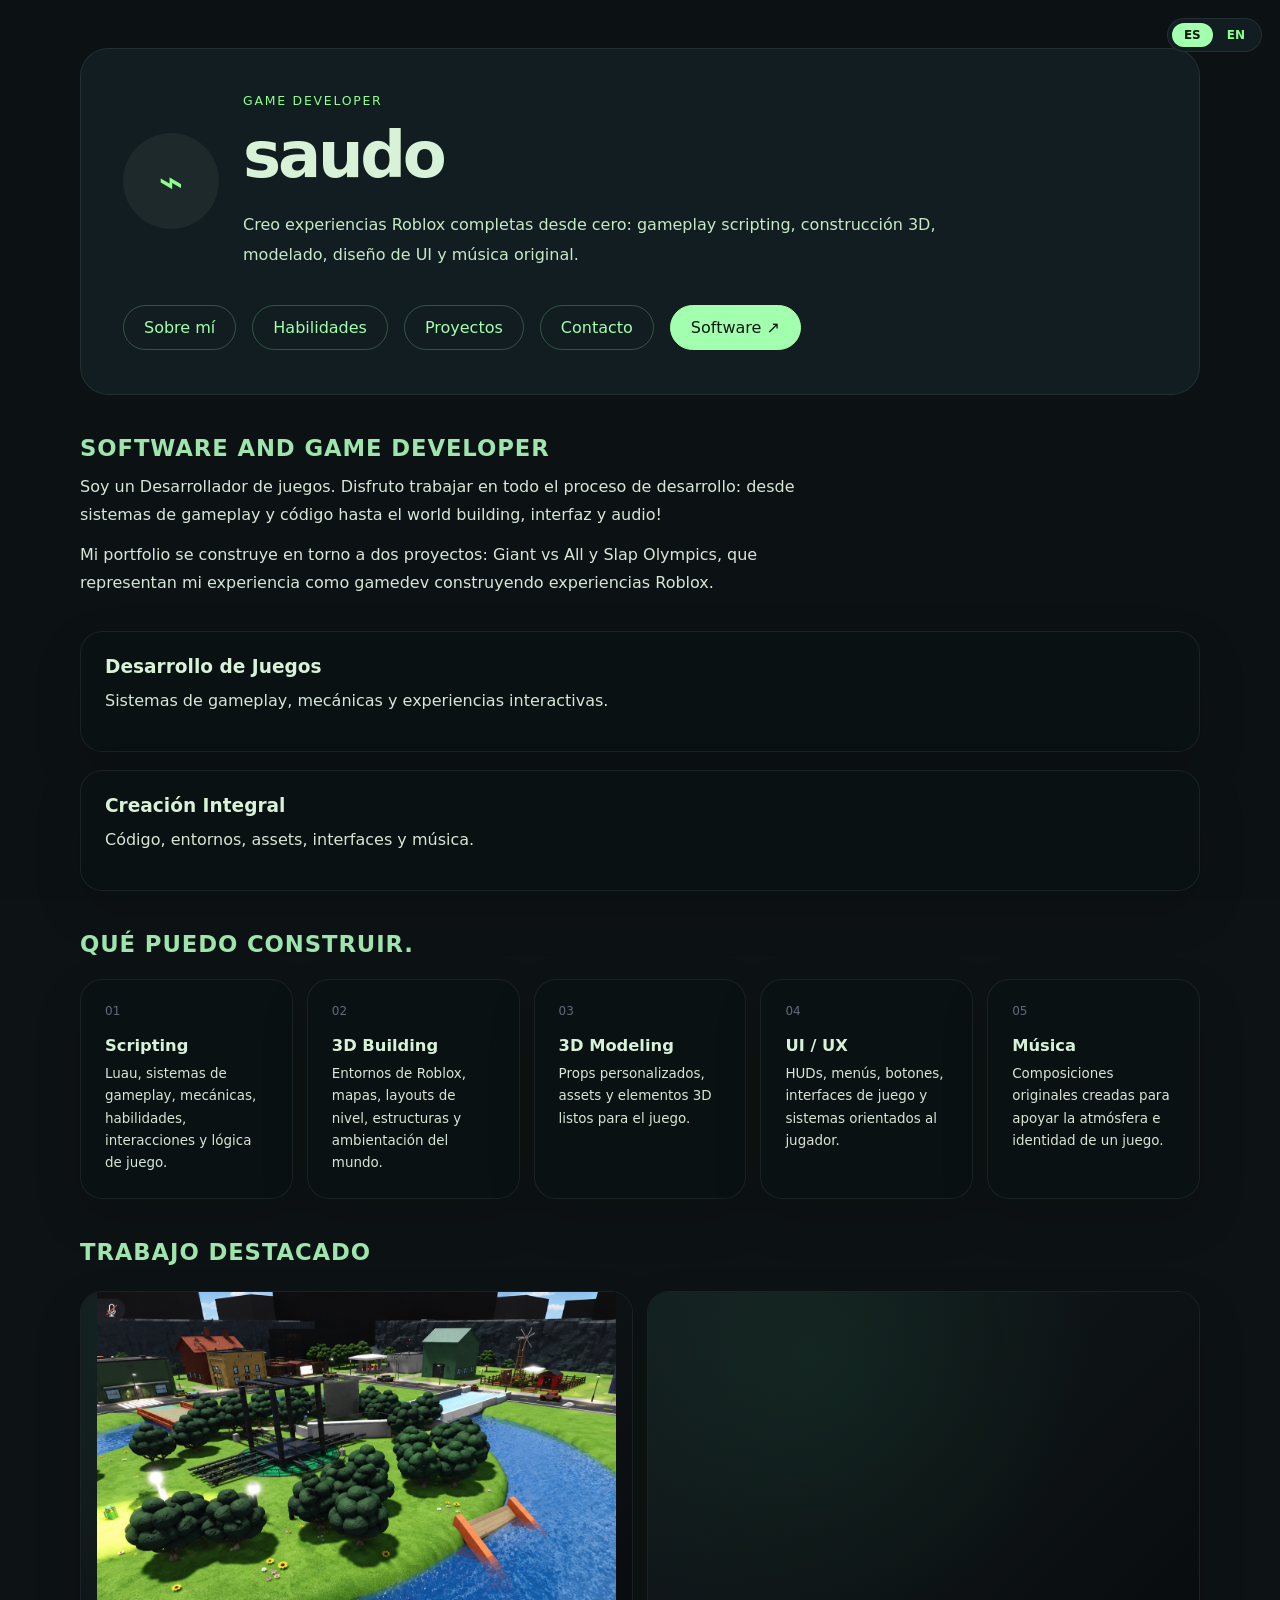
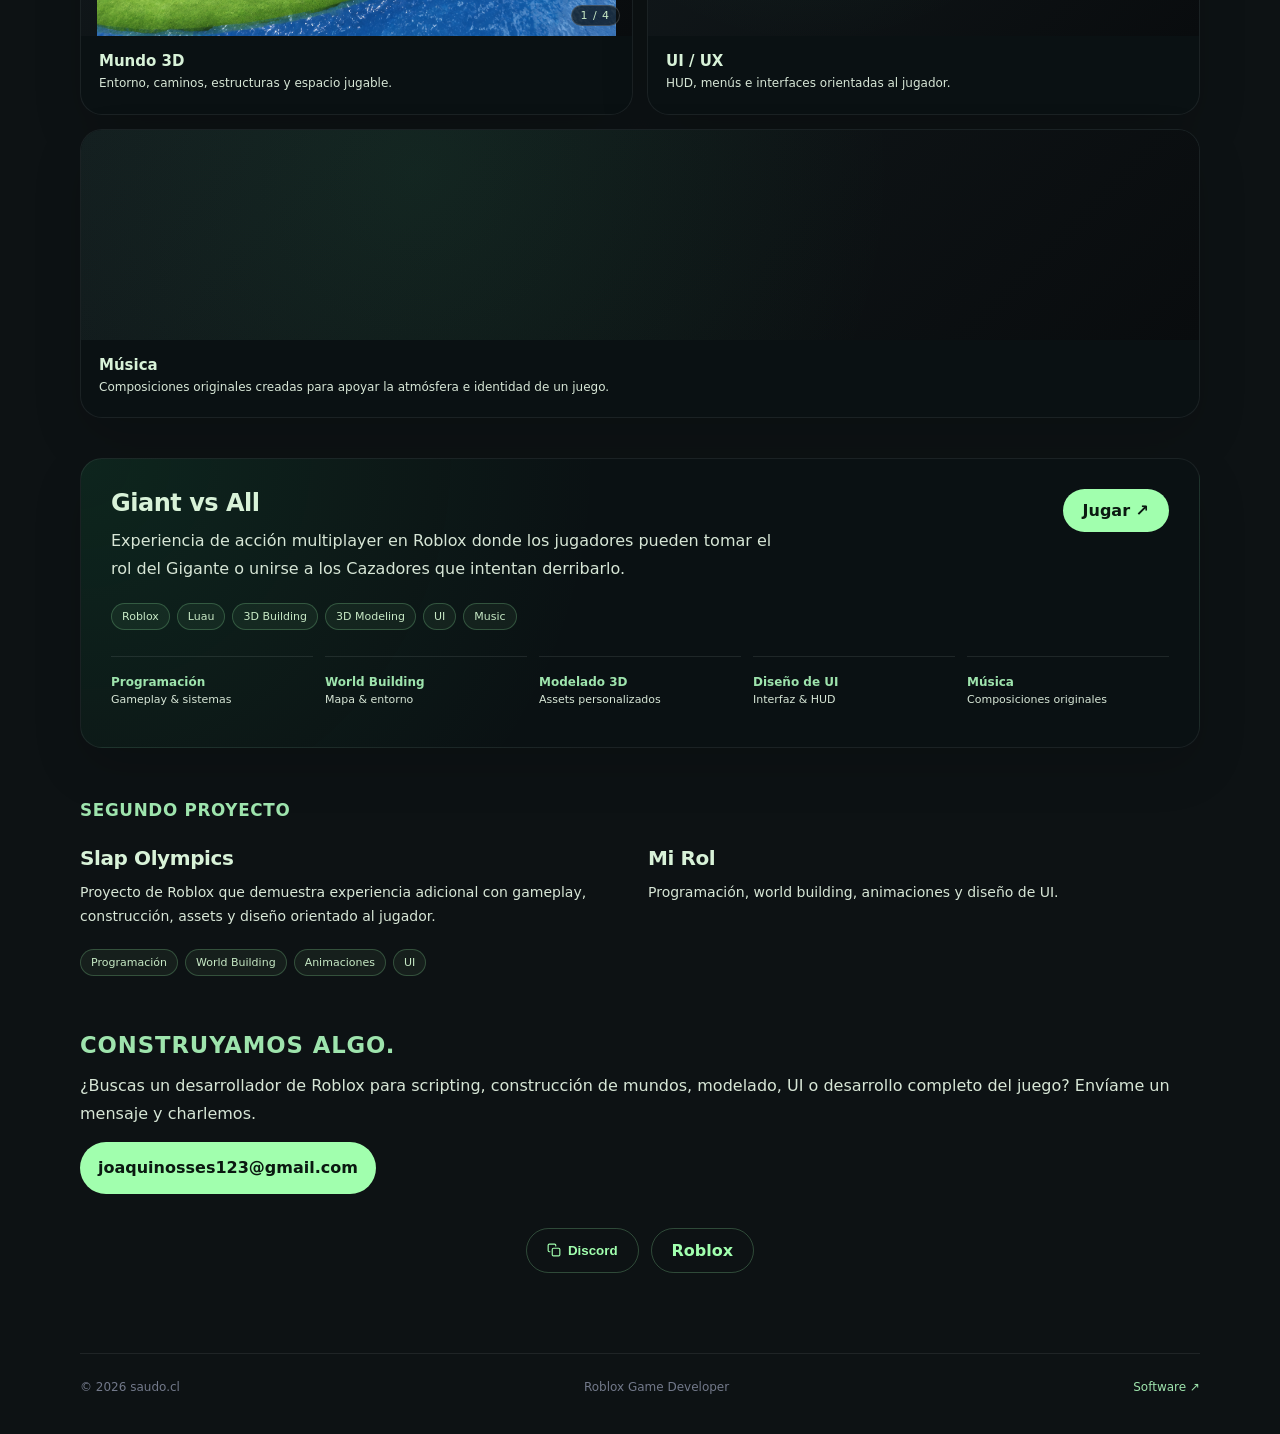
==== index.html @ be499563 "Initial commit: saudo.cl portfolio site" ====
<!DOCTYPE html>
<html lang="es">
<head>
<meta charset="UTF-8">
<meta name="viewport" content="width=device-width, initial-scale=1.0">
<meta name="description" content="saudo.cl — Game Developer portfolio. Gameplay scripting, 3D building, 3D modeling, UI design and original music composition.">
<title>saudo · Roblox Game Developer</title>
<link rel="stylesheet" href="styles.css">
</head>
<body>

<!-- Language toggle -->
<div class="lang-toggle" role="group" aria-label="Language / Idioma">
  <button type="button" data-lang="es" class="active">ES</button>
  <button type="button" data-lang="en">EN</button>
</div>

<main class="page-shell">

  <!-- HERO -->
  <section class="hero">
    <div class="hero-card">
      <div class="hero-logo">⌁</div>
      <div>
        <p class="hero-category">Game Developer</p>
        <h1>saudo</h1>
        <p class="hero-subtitle" data-i18n="hero_sub_roblox">Creo experiencias Roblox completas desde cero: gameplay scripting, construcción 3D, modelado, diseño de UI y música original.</p>
      </div>
    </div>

    <nav class="hero-links">
      <a href="#about" data-i18n="nav_about">Sobre mí</a>
      <a href="#skills" data-i18n="nav_skills">Habilidades</a>
      <a href="#work" data-i18n="nav_work">Proyectos</a>
      <a href="#contacto" data-i18n="nav_contact">Contacto</a>
      <a class="external" href="software.html">Software ↗</a>
    </nav>
  </section>

  <!-- ABOUT -->
  <section id="about" class="section-block">
    <h2 data-i18n="about_title">Software and Game developer</h2>
    <p class="section-intro" data-i18n="about_intro_roblox_1">Soy un Desarrollador de juegos. Disfruto trabajar en todo el proceso de desarrollo: desde sistemas de gameplay y código hasta el world building, interfaz y audio!</p>
    <p class="section-intro" data-i18n="about_intro_roblox_2">Mi portfolio se construye en torno a dos proyectos: Giant vs All y Slap Olympics, que representan mi experiencia como gamedev construyendo experiencias Roblox.</p>
    <div class="about-grid">
      <div class="card">
        <h3 data-i18n="about_item1_title">Desarrollo de Juegos</h3>
        <p data-i18n="about_item1_desc">Sistemas de gameplay, mecánicas y experiencias interactivas.</p>
      </div>
      <div class="card">
        <h3 data-i18n="about_item2_title">Creación Integral</h3>
        <p data-i18n="about_item2_desc">Código, entornos, assets, interfaces y música.</p>
      </div>
    </div>
  </section>

  <!-- SKILLS -->
  <section id="skills" class="section-block">
    <h2 data-i18n="skills_title">Qué puedo construir.</h2>
    <div class="skills">
      <div class="skill">
        <div class="skill-number">01</div>
        <h3>Scripting</h3>
        <p data-i18n="skill_script">Luau, sistemas de gameplay, mecánicas, habilidades, interacciones y lógica de juego.</p>
      </div>
      <div class="skill">
        <div class="skill-number">02</div>
        <h3>3D Building</h3>
        <p data-i18n="skill_building">Entornos de Roblox, mapas, layouts de nivel, estructuras y ambientación del mundo.</p>
      </div>
      <div class="skill">
        <div class="skill-number">03</div>
        <h3>3D Modeling</h3>
        <p data-i18n="skill_modeling">Props personalizados, assets y elementos 3D listos para el juego.</p>
      </div>
      <div class="skill">
        <div class="skill-number">04</div>
        <h3>UI / UX</h3>
        <p data-i18n="skill_ui">HUDs, menús, botones, interfaces de juego y sistemas orientados al jugador.</p>
      </div>
      <div class="skill">
        <div class="skill-number">05</div>
        <h3 data-i18n="skill_music_title">Música</h3>
        <p data-i18n="skill_music">Composiciones originales creadas para apoyar la atmósfera e identidad de un juego.</p>
      </div>
    </div>
  </section>

  <!-- WORK -->
  <section id="work" class="section-block">
    <h2 data-i18n="featured_label">Trabajo Destacado</h2>

    <!-- SHOWCASE -->
    <div class="showcase">
      <div class="showcase-card">
        <div class="media showcase-gallery" data-gallery="img/showcase-3dworld-1.png,img/showcase-3dworld-2.png,https://i.imgur.com/6XMgQAJ.png,https://i.imgur.com/uSc2zA2.png">
          <img class="gallery-img" src="img/showcase-3dworld-1.png" alt="Giant vs All 3D world building" loading="lazy">
          <button class="gallery-arrow prev" type="button" aria-label="Anterior">‹</button>
          <button class="gallery-arrow next" type="button" aria-label="Siguiente">›</button>
          <span class="gallery-counter" aria-hidden="true">1 / 2</span>
        </div>
        <div class="info">
          <h4 data-i18n="showcase_world_t">Mundo 3D</h4>
          <p data-i18n="showcase_world_d">Entorno, caminos, estructuras y espacio jugable.</p>
        </div>
      </div>
      <div class="showcase-card">
        <div class="media showcase-video" data-showcase-video>
          <iframe src="https://streamable.com/e/6poq6g" title="Video UI/UX" allow="autoplay; fullscreen; picture-in-picture" allowfullscreen loading="lazy"></iframe>
        </div>
        <div class="info">
          <h4>UI / UX</h4>
          <p data-i18n="showcase_ui_d">HUD, menús e interfaces orientadas al jugador.</p>
        </div>
      </div>
      <div class="showcase-card showcase-music">
        <div class="media">
          <iframe src="https://w.soundcloud.com/player/?url=https%3A%2F%2Fapi.soundcloud.com%2Ftracks%2F1924324565&amp;color=%23ff5500&amp;auto_play=false&amp;hide_related=true&amp;show_comments=false&amp;show_user=false&amp;show_reposts=false&amp;show_teaser=false&amp;theme=dark" title="BIRDS EVERYWHERE" allow="autoplay; encrypted-media" loading="lazy"></iframe>
          <iframe src="https://w.soundcloud.com/player/?url=https%3A%2F%2Fapi.soundcloud.com%2Ftracks%2F1925098157&amp;color=%23ff5500&amp;auto_play=false&amp;hide_related=true&amp;show_comments=false&amp;show_user=false&amp;show_reposts=false&amp;show_teaser=false&amp;theme=dark" title="STEALING RULES" allow="autoplay; encrypted-media" loading="lazy"></iframe>
          <iframe src="https://w.soundcloud.com/player/?url=https%3A%2F%2Fapi.soundcloud.com%2Ftracks%2F1937547686&amp;color=%23ff5500&amp;auto_play=false&amp;hide_related=true&amp;show_comments=false&amp;show_user=false&amp;show_reposts=false&amp;show_teaser=false&amp;theme=dark" title="Dios es un perro al revés" allow="autoplay; encrypted-media" loading="lazy"></iframe>
        </div>
        <div class="info">
          <h4 data-i18n="showcase_music_t">Música</h4>
          <p data-i18n="showcase_music_d">Composiciones originales creadas para apoyar la atmósfera e identidad de un juego.</p>
        </div>
      </div>
    </div>

    <div class="cards">
      <article class="featured">
        <div class="featured-top">
          <div>
            <h3>Giant vs All</h3>
            <p class="featured-desc" data-i18n="gva_desc">Experiencia de acción multiplayer en Roblox donde los jugadores pueden tomar el rol del Gigante o unirse a los Cazadores que intentan derribarlo.</p>
          </div>
          <a class="project-button" href="https://www.roblox.com/es/games/132478845322244/GIANT-VS-ALL-BETA" target="_blank" data-i18n="gva_play">Jugar ↗</a>
        </div>

        <div class="tag-row">
          <span class="pill-tag">Roblox</span>
          <span class="pill-tag">Luau</span>
          <span class="pill-tag">3D Building</span>
          <span class="pill-tag">3D Modeling</span>
          <span class="pill-tag">UI</span>
          <span class="pill-tag">Music</span>
        </div>

        <div class="contributions">
          <div class="contribution">
            <b data-i18n="contrib_prog_t">Programación</b>
            <p data-i18n="contrib_prog_d">Gameplay & sistemas</p>
          </div>
          <div class="contribution">
            <b>World Building</b>
            <p data-i18n="contrib_world_d">Mapa & entorno</p>
          </div>
          <div class="contribution">
            <b data-i18n="contrib_model_t">Modelado 3D</b>
            <p data-i18n="contrib_model_d">Assets personalizados</p>
          </div>
          <div class="contribution">
            <b data-i18n="contrib_ui_t">Diseño de UI</b>
            <p data-i18n="contrib_ui_d">Interfaz & HUD</p>
          </div>
          <div class="contribution">
            <b data-i18n="contrib_music_t">Música</b>
            <p data-i18n="contrib_music_d">Composiciones originales</p>
          </div>
        </div>
      </article>
    </div>

    <!-- SLAP OLYMPICS -->
    <h3 class="sub-label" style="margin-top:52px" data-i18n="slap_label">Segundo Proyecto</h3>
    <div class="subgrid">
      <div class="small-project">
        <h3>Slap Olympics</h3>
        <p data-i18n="slap_desc">Proyecto de Roblox que demuestra experiencia adicional con gameplay, construcción, assets y diseño orientado al jugador.</p>
        <div class="tag-row">
          <span class="pill-tag" data-i18n="slap_tag_prog">Programación</span>
          <span class="pill-tag" data-i18n="slap_tag_build">World Building</span>
          <span class="pill-tag" data-i18n="slap_tag_anim">Animaciones</span>
          <span class="pill-tag">UI</span>
        </div>
      </div>

      <div class="small-project">
        <h3 data-i18n="slap_role_t">Mi Rol</h3>
        <p data-i18n="slap_role_d">Programación, world building, animaciones y diseño de UI. Ese fue mi rol en Slap Olympics.</p>
      </div>
    </div>
  </section>

  <!-- CONTACTO -->
  <section id="contacto" class="section-block section-contact">
    <h2 data-i18n="contact_title_roblox">Construyamos algo.</h2>
    <p data-i18n="contact_text_roblox">¿Buscas un desarrollador de Roblox para scripting, construcción de mundos, modelado, UI o desarrollo completo del juego? Envíame un mensaje y charlemos.</p>
    <p class="contact-link"><a href="mailto:joaquinosses123@gmail.com">joaquinosses123@gmail.com</a></p>
    <div class="contact-actions">
      <button type="button" class="project-button secondary copy-discord" data-copy-discord>
        <svg class="copy-icon" width="14" height="14" viewBox="0 0 24 24" fill="none" stroke="currentColor" stroke-width="2" stroke-linecap="round" stroke-linejoin="round" aria-hidden="true">
          <rect x="9" y="9" width="13" height="13" rx="2"></rect>
          <path d="M5 15H4a2 2 0 0 1-2-2V4a2 2 0 0 1 2-2h9a2 2 0 0 1 2 2v1"></path>
        </svg>
        Discord
      </button>
      <a class="project-button secondary" href="https://www.roblox.com/es/users/5648954269/profile" target="_blank">Roblox</a>
    </div>
  </section>

</main>

<footer class="footer">
  <span>© 2026 saudo.cl</span>
  <span data-i18n="footer_tag_roblox">Roblox Game Developer</span>
  <a href="software.html">Software ↗</a>
</footer>

<canvas id="matrix-canvas"></canvas>
<canvas id="matrix-canvas-glow"></canvas>

<div id="lightbox" class="lightbox" hidden aria-hidden="true">
  <div class="lightbox-toolbar">
    <div class="lightbox-zoom">
      <button type="button" class="lightbox-zbtn" data-lb-zoom-out aria-label="Reducir zoom">−</button>
      <span class="lightbox-level" data-lb-level>100%</span>
      <button type="button" class="lightbox-zbtn" data-lb-zoom-in aria-label="Aumentar zoom">+</button>
    </div>
    <button type="button" class="lightbox-close" data-lb-close aria-label="Cerrar">✕</button>
  </div>
  <div class="lightbox-stage" data-lb-stage>
    <img class="lightbox-img" data-lb-img alt="">
    <iframe class="lightbox-video" data-lb-video title="Video UI/UX" allow="autoplay; fullscreen; picture-in-picture" allowfullscreen></iframe>
  </div>
</div>

<script src="script.js" defer></script>
</body>
</html>
---- styles.css ----
:root {
  color-scheme: dark;
  color: #e6f7eb;
  background: #0d1214;
  font-family: Inter, ui-sans-serif, system-ui, -apple-system, BlinkMacSystemFont, sans-serif;
  font-size: 16px;
}

* { box-sizing: border-box; }

html {
  background: radial-gradient(circle at top, rgba(57,216,124,0.08), transparent 24%),
              linear-gradient(180deg, #0f1619 0%, #0b1013 100%);
  min-height: 100%;
}

html, body { margin: 0; min-height: 100%; }

body {
  background: transparent;
  color: #d8f2d8;
  position: relative;
  overflow-x: hidden;
}

a { color: inherit; text-decoration: none; }

canvas#matrix-canvas,
canvas#matrix-canvas-glow {
  display: block;
  position: fixed;
  top: 0;
  left: 0;
  width: 100vw;
  height: 100vh;
  z-index: -1;
  pointer-events: none;
  opacity: 0.25;
}

/* Language toggle */
.lang-toggle {
  position: fixed;
  top: 18px;
  right: 18px;
  z-index: 60;
  display: flex;
  gap: 2px;
  background: rgba(19,32,36,0.85);
  border: 1px solid rgba(255,255,255,0.08);
  border-radius: 999px;
  padding: 4px;
  backdrop-filter: blur(16px);
}
.lang-toggle button {
  font: inherit;
  font-size: 12px;
  font-weight: 700;
  color: #8cff8f;
  background: transparent;
  border: 0;
  border-radius: 999px;
  padding: 5px 12px;
  cursor: pointer;
  transition: background 180ms ease, color 180ms ease;
}
.lang-toggle button.active {
  background: #a1ffae;
  color: #0b1911;
}

.page-shell {
  position: relative;
  z-index: 10;
  width: min(1120px, calc(100% - 32px));
  margin: 0 auto;
  padding: 48px 0 80px;
}

.hero {
  background: rgba(19,32,36,0.85);
  border: 1px solid rgba(255,255,255,0.08);
  border-radius: 28px;
  padding: 44px 42px;
  backdrop-filter: blur(16px);
}

.hero-card { display: flex; align-items: center; gap: 24px; }

.hero-logo {
  width: 96px;
  height: 96px;
  display: grid;
  place-items: center;
  border-radius: 50%;
  background: rgba(255,255,255,0.05);
  color: #8cff8f;
  font-size: 42px;
  flex: 0 0 auto;
}

.hero-category {
  margin: 0 0 10px;
  color: #8cff8f;
  text-transform: uppercase;
  letter-spacing: 0.14em;
  font-size: 0.78rem;
}

.hero h1 {
  margin: 0;
  font-size: clamp(3rem, 5vw, 4.5rem);
  letter-spacing: -0.05em;
}

.hero-subtitle {
  margin: 18px 0 0;
  max-width: 720px;
  line-height: 1.85;
  color: #c7e9c5;
}

.hero-links {
  display: flex;
  flex-wrap: wrap;
  gap: 16px;
  margin-top: 36px;
}

.hero-links a {
  color: #a1ffae;
  border: 1px solid rgba(161,255,174,0.24);
  padding: 12px 20px;
  border-radius: 999px;
  transition: transform 180ms ease, background 180ms ease, box-shadow 180ms ease, color 180ms ease;
}

.hero-links a:hover,
.hero-links a:focus-visible {
  transform: translateY(-2px);
  background: rgba(161,255,174,0.12);
  box-shadow: 0 12px 28px rgba(33,255,147,0.12);
}

.hero-links a:active { transform: translateY(0) scale(0.98); }

.hero-links a.external {
  color: #0b1911;
  background: #a1ffae;
  border-color: #a1ffae;
}
.hero-links a.external:hover {
  background: #8cff8f;
  box-shadow: 0 12px 28px rgba(33,255,147,0.18);
}

.section-block { margin-top: 40px; }

.section-block h2 {
  margin-bottom: 22px;
  font-size: 1.42rem;
  letter-spacing: 0.04em;
  text-transform: uppercase;
  color: #9ee4ad;
}

.section-intro {
  margin: -10px 0 22px;
  max-width: 720px;
  line-height: 1.75;
  color: #d7e6d6;
}

.cards { display: grid; gap: 18px; }

.card, .list-card, .featured, .skill, .showcase-card, .process-step {
  background: rgba(10, 18, 20, 0.92);
  border: 1px solid rgba(255,255,255,0.07);
  border-radius: 22px;
  padding: 24px;
  box-shadow: 0 20px 50px rgba(0,0,0,0.14);
}

.card h3 { margin: 0 0 10px; font-size: 1.16rem; }
.card h3 a { transition: color 180ms ease; }
.card h3 a:hover { color: #a1ffae; }

.card p { margin: 0 0 12px; line-height: 1.75; color: #d7e6d6; }

.tag { color: #8cff8f; font-size: 0.95rem; }

/* About */
.about-grid { display: grid; gap: 18px; margin-top: 34px; }

/* Skills */
.sub-label {
  margin: 0 0 18px;
  color: #9ee4ad;
  text-transform: uppercase;
  letter-spacing: 0.04em;
  font-size: 1.05rem;
}
.skills { display: grid; grid-template-columns: repeat(5, 1fr); gap: 14px; margin-top: 4px; }
.skill-number { color: #626a7b; font-size: 12px; margin-bottom: 18px; }
.skill h3 { margin: 0 0 8px; font-size: 1.02rem; }
.skill p { margin: 0; font-size: 0.84rem; line-height: 1.65; color: #d7e6d6; }

/* Featured project */
.featured {
  padding: 30px;
  background:
    radial-gradient(circle at 0% 0%, rgba(57,216,124,0.10), transparent 45%),
    rgba(10,18,20,0.92);
}
.featured-top { display: flex; justify-content: space-between; gap: 24px; align-items: flex-start; }
.featured h3 { margin: 0 0 10px; font-size: 1.5rem; letter-spacing: -0.02em; }
.featured-desc { margin: 0; line-height: 1.75; color: #d7e6d6; max-width: 680px; }
.project-button {
  display: inline-flex;
  align-items: center;
  justify-content: center;
  white-space: nowrap;
  color: #0b1911;
  background: #a1ffae;
  padding: 12px 20px;
  border-radius: 999px;
  font-weight: 600;
  transition: transform 180ms ease, background 180ms ease, box-shadow 180ms ease;
}
.project-button:hover {
  transform: translateY(-2px);
  background: #8cff8f;
  box-shadow: 0 14px 32px rgba(32,255,139,0.18);
}
.project-button.secondary {
  color: #a1ffae;
  background: transparent;
  border: 1px solid rgba(161,255,174,0.24);
}
.project-button.secondary:hover { background: rgba(161,255,174,0.12); }

.tag-row { display: flex; flex-wrap: wrap; gap: 7px; margin-top: 20px; }
.pill-tag {
  border: 1px solid rgba(161,255,174,0.22);
  background: rgba(161,255,174,0.06);
  border-radius: 999px;
  padding: 6px 10px;
  font-size: 11px;
  color: #c7e9c5;
}

.contributions {
  display: grid;
  grid-template-columns: repeat(5, 1fr);
  gap: 12px;
  margin-top: 26px;
}
.contribution { border-top: 1px solid rgba(255,255,255,0.09); padding-top: 14px; }
.contribution b { font-size: 12px; color: #9ee4ad; }
.contribution p { color: #d7e6d6; font-size: 11px; margin-top: 3px; }

/* Showcase */
.showcase { display: grid; grid-template-columns: repeat(2, 1fr); gap: 14px; margin-top: 26px; margin-bottom: 40px; }
.showcase-card { padding: 0; overflow: hidden; }
.showcase-card .media {
  position: relative;
  aspect-ratio: 16/10;
  background:
    radial-gradient(circle at 30% 20%, rgba(57,216,124,0.08), transparent 60%),
    linear-gradient(135deg, #131b1e, #090c0e);
  display: grid;
  place-items: center;
  color: #636b7c;
  font-size: 12px;
  letter-spacing: 0.08em;
  text-align: center;
  padding: 0 16px;
  overflow: hidden;
}
.showcase-card .media img {
  width: 100%;
  height: 100%;
  object-fit: cover;
  display: block;
}
.showcase-card .info { padding: 16px 18px 20px; }
.showcase-card h4 { margin: 0 0 4px; font-size: 15px; }
.showcase-card p { margin: 0; font-size: 12px; line-height: 1.6; color: #d7e6d6; }

/* Gallery navigation */
.showcase-card .media img.gallery-img {
  width: 100%;
  height: 100%;
  object-fit: cover;
  display: block;
  cursor: zoom-in;
}
.showcase-card .media iframe {
  width: 100%;
  height: 100%;
  border: 0;
  display: block;
}
.showcase-card .media.showcase-video iframe {
  width: calc(100% - 16px);
  height: calc(100% - 16px);
  border-radius: 6px;
}
.showcase-card .media.showcase-video { cursor: zoom-in; }

/* Showcase: music */
.showcase-card.showcase-music { grid-column: 1 / -1; }
.showcase-card.showcase-music .media {
  aspect-ratio: auto;
  height: 210px;
  padding: 16px;
  display: grid;
  grid-template-columns: repeat(3, 1fr);
  gap: 14px;
}
.showcase-card.showcase-music .media iframe {
  width: 100%;
  height: 100%;
  min-height: 0;
  border-radius: 8px;
}
@media (max-width: 720px) {
  .showcase-card.showcase-music .media {
    grid-template-columns: 1fr;
    height: auto;
  }
  .showcase-card.showcase-music .media iframe { min-height: 166px; }
}
.gallery-arrow {
  position: absolute;
  top: 50%;
  transform: translateY(-50%);
  z-index: 3;
  width: 34px;
  height: 34px;
  border-radius: 50%;
  border: 1px solid rgba(255,255,255,0.22);
  background: rgba(13,18,20,0.6);
  color: #e6f7eb;
  font-size: 20px;
  line-height: 1;
  display: grid;
  place-items: center;
  cursor: pointer;
  opacity: 0;
  transition: opacity 200ms ease, background 200ms ease, color 200ms ease;
  user-select: none;
}
.gallery-arrow.prev { left: 24px; }
.gallery-arrow.next { right: 24px; }
.showcase-gallery:hover .gallery-arrow,
.showcase-gallery:focus-within .gallery-arrow { opacity: 1; }
.gallery-arrow:hover { background: rgba(161,255,174,0.35); color: #fff; }

.gallery-counter {
  position: absolute;
  bottom: 10px;
  right: 12px;
  z-index: 3;
  background: rgba(13,18,20,0.72);
  border: 1px solid rgba(255,255,255,0.16);
  border-radius: 999px;
  padding: 3px 9px;
  font-size: 11px;
  color: #c7e9c5;
  font-variant-numeric: tabular-nums;
  pointer-events: none;
  user-select: none;
}

/* Lightbox */
.lightbox {
  position: fixed;
  inset: 0;
  z-index: 100;
  background: rgba(5, 8, 9, 0.9);
  backdrop-filter: blur(10px);
  display: flex;
  flex-direction: column;
}
.lightbox[hidden] { display: none; }
.lightbox-toolbar {
  display: flex;
  align-items: center;
  justify-content: space-between;
  padding: 14px 18px;
}
.lightbox-zoom {
  display: flex;
  align-items: center;
  gap: 10px;
}
.lightbox-zbtn,
.lightbox-close {
  width: 38px;
  height: 38px;
  border-radius: 50%;
  border: 1px solid rgba(255,255,255,0.2);
  background: rgba(19,32,36,0.9);
  color: #e6f7eb;
  font-size: 18px;
  line-height: 1;
  display: grid;
  place-items: center;
  cursor: pointer;
  transition: background 180ms ease, border-color 180ms ease;
}
.lightbox-zbtn:hover,
.lightbox-close:hover { background: rgba(161,255,174,0.25); }
.lightbox-level {
  min-width: 52px;
  text-align: center;
  color: #9ee4ad;
  font-size: 13px;
  font-variant-numeric: tabular-nums;
}
.lightbox-stage {
  flex: 1;
  overflow: hidden;
  cursor: grab;
  touch-action: none;
  display: grid;
  place-items: center;
}
.lightbox-stage.dragging { cursor: grabbing; }
.lightbox-img {
  display: block;
  max-width: 90vw;
  max-height: 84vh;
  transform-origin: center center;
  will-change: transform;
  user-select: none;
  -webkit-user-drag: none;
}
.lightbox.is-video .lightbox-zoom { display: none; }
.lightbox.is-video .lightbox-img { display: none; }
.lightbox-video {
  display: none;
  position: absolute;
  inset: 0;
  margin: auto;
  width: min(90vw, calc(84vh * 16 / 9), 1280px);
  aspect-ratio: 16/9;
  border: 0;
  background: #000;
  box-shadow: 0 20px 60px rgba(0,0,0,0.5);
}
.lightbox.is-video .lightbox-video { display: block; }

/* Process */
.process {
  display: grid;
  grid-template-columns: repeat(7, 1fr);
  gap: 10px;
  margin-top: 26px;
}
.process-step { text-align: center; padding: 20px 10px; }
.process-step .num { color: #8cff8f; font-size: 11px; font-weight: 800; }
.process-step strong { display: block; font-size: 12px; margin-top: 7px; }
.process-step span { color: #72798a; font-size: 10px; }

/* Subprojects */
.subgrid { display: grid; grid-template-columns: 1fr 1fr; gap: 16px; margin-top: 26px; }
.small-project h3 { margin: 0 0 10px; font-size: 1.25rem; letter-spacing: -0.02em; }
.small-project p { margin: 0 0 18px; line-height: 1.75; color: #d7e6d6; font-size: 14px; }

.section-contact { margin-top: 56px; }
.section-contact h2 { margin-bottom: 14px; }
.section-contact p { margin: 0 0 14px; line-height: 1.75; color: #d7e6d6; }

.contact-actions {
  display: flex;
  flex-wrap: wrap;
  justify-content: center;
  gap: 12px;
  margin-top: 34px;
}

.contact-link a {
  display: inline-flex;
  align-items: center;
  justify-content: center;
  color: #0b1911;
  background: #a1ffae;
  padding: 12px 18px;
  border-radius: 999px;
  text-decoration: none;
  font-weight: 600;
  transition: transform 180ms ease, background 180ms ease, box-shadow 180ms ease;
}

.contact-link a:hover,
.contact-link a:focus-visible {
  transform: translateY(-2px);
  background: #8cff8f;
  box-shadow: 0 14px 32px rgba(32,255,139,0.18);
}

.contact-link a:active { transform: translateY(0) scale(0.98); }

.copy-discord { gap: 7px; }
.copy-discord .copy-icon { flex: 0 0 auto; }
.copy-discord.copied {
  color: #0b1911;
  background: #a1ffae;
  border-color: #a1ffae;
}

.footer {
  position: relative;
  z-index: 10;
  width: min(1120px, calc(100% - 32px));
  margin: 0 auto;
  padding: 26px 0 40px;
  border-top: 1px solid rgba(255,255,255,0.08);
  color: #72798a;
  font-size: 12px;
  display: flex;
  justify-content: space-between;
  gap: 20px;
  flex-wrap: wrap;
}
.footer a { color: #9ee4ad; transition: color 180ms ease; }
.footer a:hover { color: #a1ffae; }

@media (min-width: 720px) { .cards { grid-template-columns: repeat(2, minmax(0, 1fr)); } }
@media (min-width: 640px) and (max-width: 1020px) { .skills { grid-template-columns: repeat(3, 1fr); } }
@media (min-width: 1020px) {
  .featured { grid-column: span 2; }
}

@media (max-width: 900px) {
  .contributions { grid-template-columns: repeat(2, 1fr); }
  .process { grid-template-columns: repeat(4, 1fr); }
  .showcase { grid-template-columns: 1fr; }
  .subgrid { grid-template-columns: 1fr; }
}

@media (max-width: 640px) {
  .hero { padding: 32px 24px; }
  .hero-card { flex-direction: column; align-items: flex-start; }
  .hero-links { justify-content: start; }
  .skills { grid-template-columns: 1fr; }
  .process { grid-template-columns: repeat(2, 1fr); }
  .featured-top { display: block; }
  .featured-top .project-button { margin-top: 18px; }
  .contact-actions { justify-content: flex-start; }
  .footer { flex-direction: column; gap: 6px; }
}
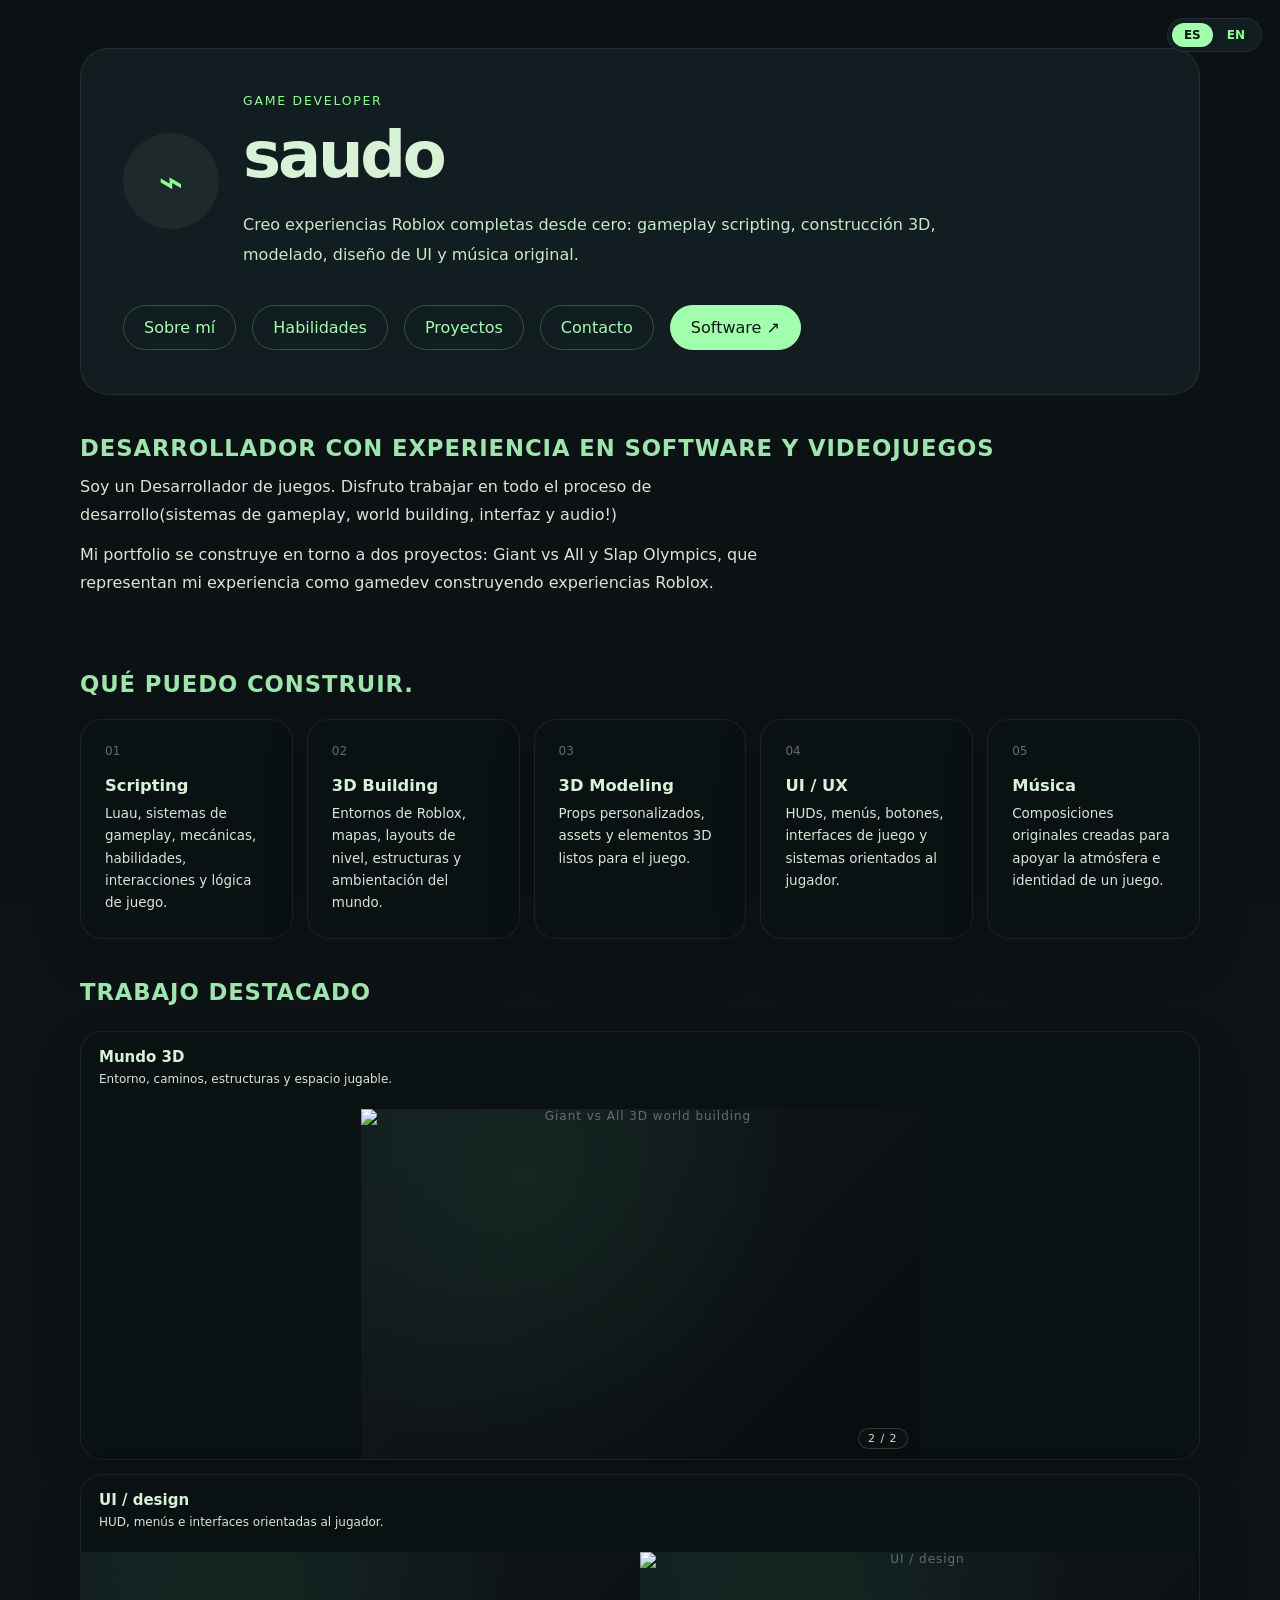
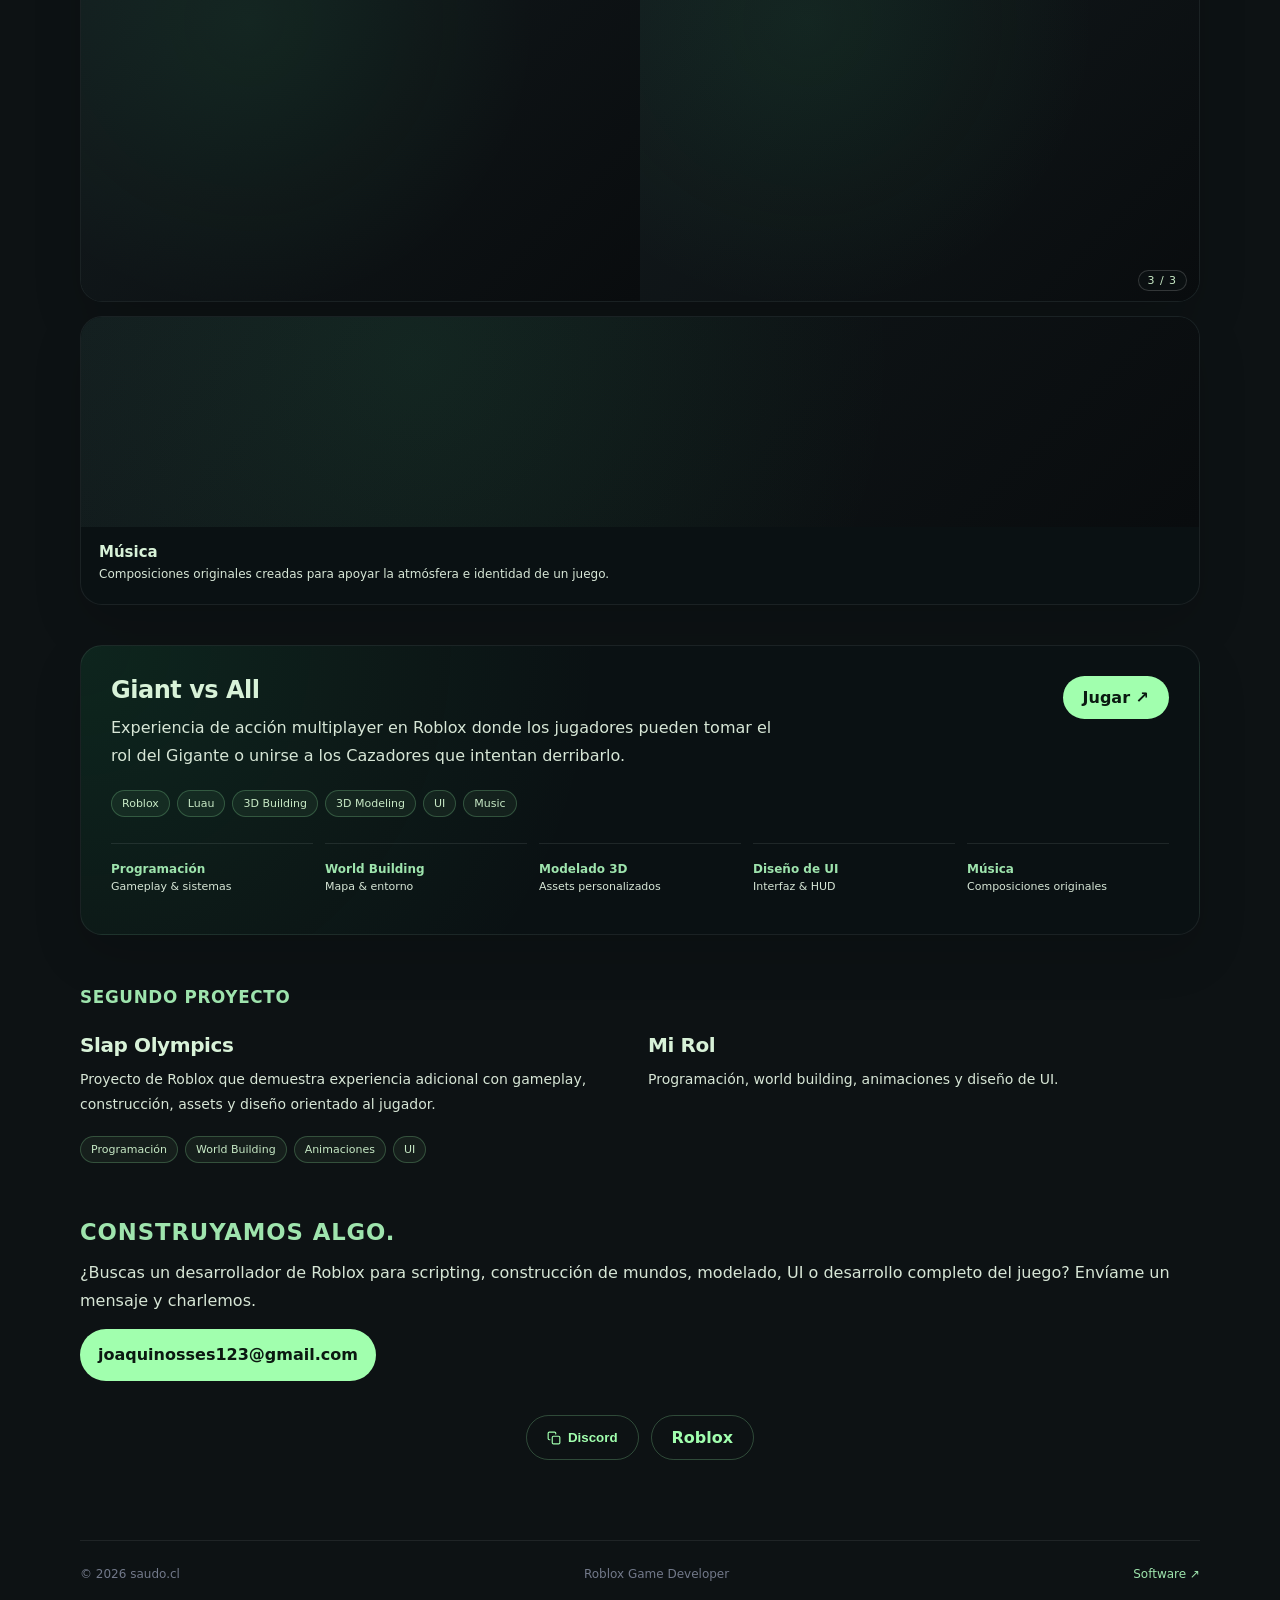
==== commit ff1549b1: "Update portfolio to latest version" ====
--- a/index.html
+++ b/index.html
@@ -39,18 +39,11 @@
 
   <!-- ABOUT -->
   <section id="about" class="section-block">
-    <h2 data-i18n="about_title">Software and Game developer</h2>
-    <p class="section-intro" data-i18n="about_intro_roblox_1">Soy un Desarrollador de juegos. Disfruto trabajar en todo el proceso de desarrollo: desde sistemas de gameplay y código hasta el world building, interfaz y audio!</p>
+    <h2 data-i18n="about_title">Desarrollador con experiencia en Software Videojuegos</h2>
+    <p class="section-intro" data-i18n="about_intro_roblox_1">Soy un Desarrollador de juegos. Disfruto trabajar en todo el proceso de desarrollo(sistemas de gameplay, world building, interfaz y audio!)</p>
     <p class="section-intro" data-i18n="about_intro_roblox_2">Mi portfolio se construye en torno a dos proyectos: Giant vs All y Slap Olympics, que representan mi experiencia como gamedev construyendo experiencias Roblox.</p>
     <div class="about-grid">
-      <div class="card">
-        <h3 data-i18n="about_item1_title">Desarrollo de Juegos</h3>
-        <p data-i18n="about_item1_desc">Sistemas de gameplay, mecánicas y experiencias interactivas.</p>
-      </div>
-      <div class="card">
-        <h3 data-i18n="about_item2_title">Creación Integral</h3>
-        <p data-i18n="about_item2_desc">Código, entornos, assets, interfaces y música.</p>
-      </div>
+
     </div>
   </section>
 
@@ -92,25 +85,31 @@
 
     <!-- SHOWCASE -->
     <div class="showcase">
-      <div class="showcase-card">
-        <div class="media showcase-gallery" data-gallery="img/showcase-3dworld-1.png,img/showcase-3dworld-2.png,https://i.imgur.com/6XMgQAJ.png,https://i.imgur.com/uSc2zA2.png">
-          <img class="gallery-img" src="img/showcase-3dworld-1.png" alt="Giant vs All 3D world building" loading="lazy">
+      <div class="showcase-card showcase-world">
+        <div class="info">
+          <h4 data-i18n="showcase_world_t">Mundo 3D</h4>
+          <p data-i18n="showcase_world_d">Entorno, caminos, estructuras y espacio jugable.</p>
+        </div>
+        <div class="media showcase-gallery" data-gallery="https://i.imgur.com/CIKOjO9.jpeg,https://i.imgur.com/6XMgQAJ.png">
+          <img class="gallery-img" src="https://i.imgur.com/CIKOjO9.jpeg" alt="Giant vs All 3D world building" loading="lazy">
           <button class="gallery-arrow prev" type="button" aria-label="Anterior">‹</button>
           <button class="gallery-arrow next" type="button" aria-label="Siguiente">›</button>
           <span class="gallery-counter" aria-hidden="true">1 / 2</span>
         </div>
+      </div>
+      <div class="showcase-card showcase-design">
         <div class="info">
-          <h4 data-i18n="showcase_world_t">Mundo 3D</h4>
-          <p data-i18n="showcase_world_d">Entorno, caminos, estructuras y espacio jugable.</p>
-        </div>
-      </div>
-      <div class="showcase-card">
+          <h4>UI / design</h4>
+          <p data-i18n="showcase_ui_d">HUD, menús e interfaces orientadas al jugador.</p>
+        </div>
         <div class="media showcase-video" data-showcase-video>
           <iframe src="https://streamable.com/e/6poq6g" title="Video UI/UX" allow="autoplay; fullscreen; picture-in-picture" allowfullscreen loading="lazy"></iframe>
         </div>
-        <div class="info">
-          <h4>UI / UX</h4>
-          <p data-i18n="showcase_ui_d">HUD, menús e interfaces orientadas al jugador.</p>
+        <div class="media showcase-gallery" data-gallery="https://i.imgur.com/fGlyAxl.jpeg,https://i.imgur.com/VSlSU0v.png,https://i.imgur.com/ADjoLVZ.png">
+          <img class="gallery-img" src="https://i.imgur.com/fGlyAxl.jpeg" alt="UI / design" loading="lazy">
+          <button class="gallery-arrow prev" type="button" aria-label="Anterior">‹</button>
+          <button class="gallery-arrow next" type="button" aria-label="Siguiente">›</button>
+          <span class="gallery-counter" aria-hidden="true">1 / 3</span>
         </div>
       </div>
       <div class="showcase-card showcase-music">
--- a/styles.css
+++ b/styles.css
@@ -260,7 +260,7 @@
 .contribution p { color: #d7e6d6; font-size: 11px; margin-top: 3px; }
 
 /* Showcase */
-.showcase { display: grid; grid-template-columns: repeat(2, 1fr); gap: 14px; margin-top: 26px; margin-bottom: 40px; }
+.showcase { display: grid; grid-template-columns: 1fr; gap: 14px; margin-top: 26px; margin-bottom: 40px; }
 .showcase-card { padding: 0; overflow: hidden; }
 .showcase-card .media {
   position: relative;
@@ -289,9 +289,11 @@
 
 /* Gallery navigation */
 .showcase-card .media img.gallery-img {
+  position: absolute;
+  inset: 0;
   width: 100%;
   height: 100%;
-  object-fit: cover;
+  object-fit: contain;
   display: block;
   cursor: zoom-in;
 }
@@ -307,6 +309,13 @@
   border-radius: 6px;
 }
 .showcase-card .media.showcase-video { cursor: zoom-in; }
+
+/* Showcase: world gallery */
+.showcase-card.showcase-world .media { width: 50%; margin: 0 auto; }
+
+/* Showcase: UI/design gallery */
+.showcase-card.showcase-design { display: grid; grid-template-columns: 1fr 1fr; }
+.showcase-card.showcase-design .info { grid-column: 1 / -1; }
 
 /* Showcase: music */
 .showcase-card.showcase-music { grid-column: 1 / -1; }
@@ -330,6 +339,8 @@
     height: auto;
   }
   .showcase-card.showcase-music .media iframe { min-height: 166px; }
+  .showcase-card.showcase-design { grid-template-columns: 1fr; }
+  .showcase-card.showcase-world .media { width: 100%; }
 }
 .gallery-arrow {
   position: absolute;
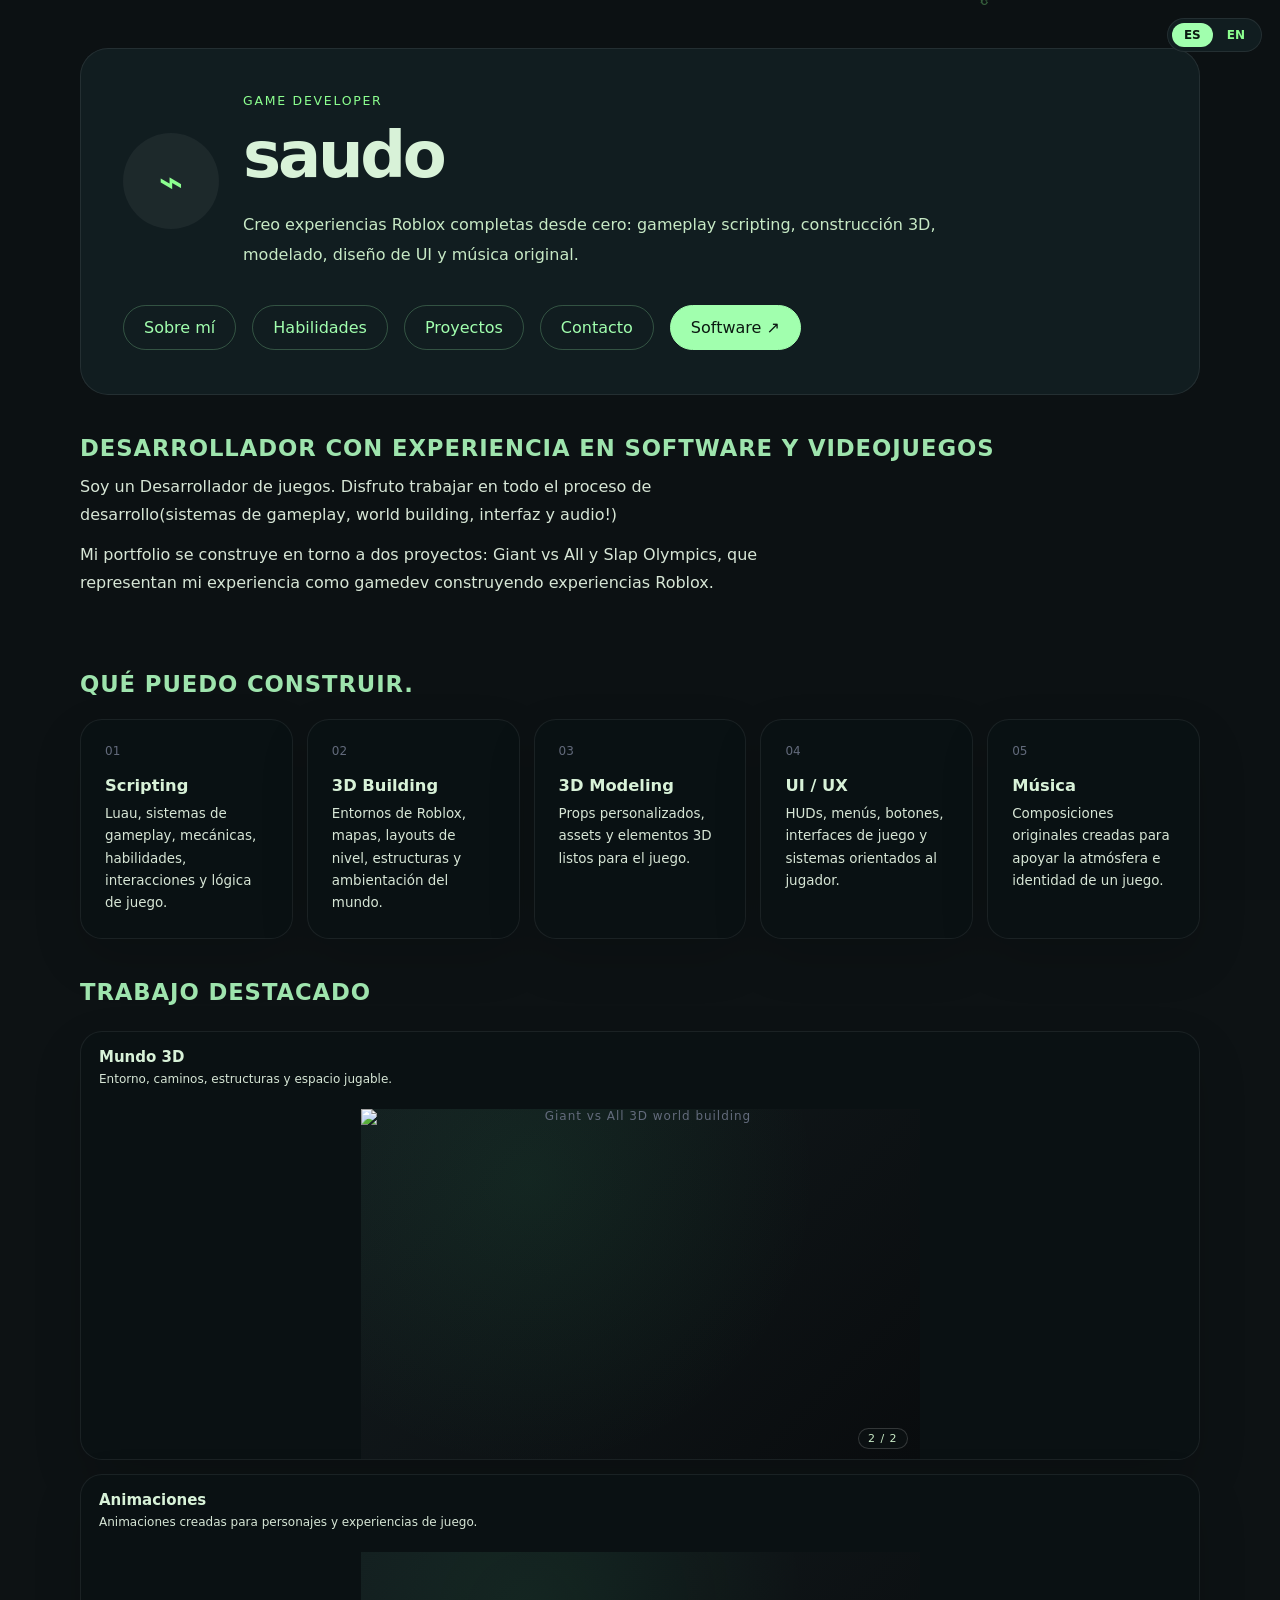
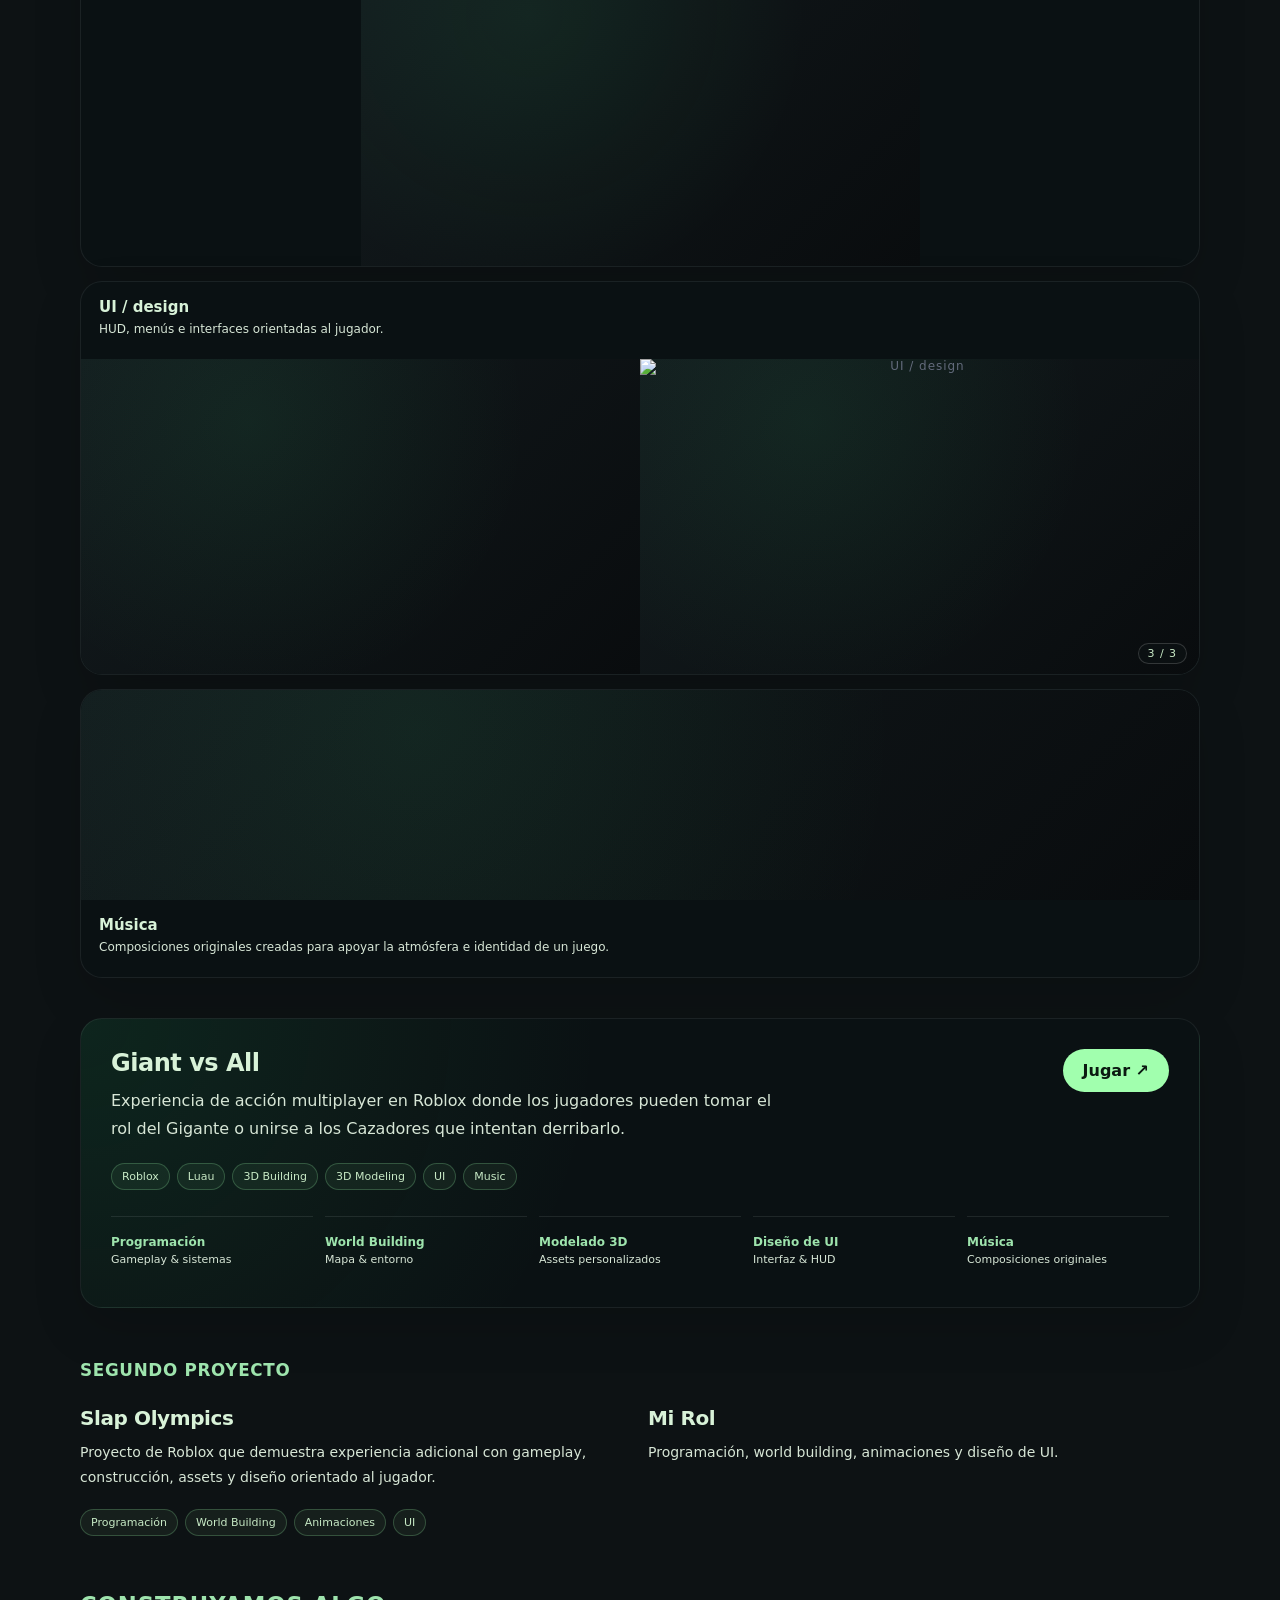
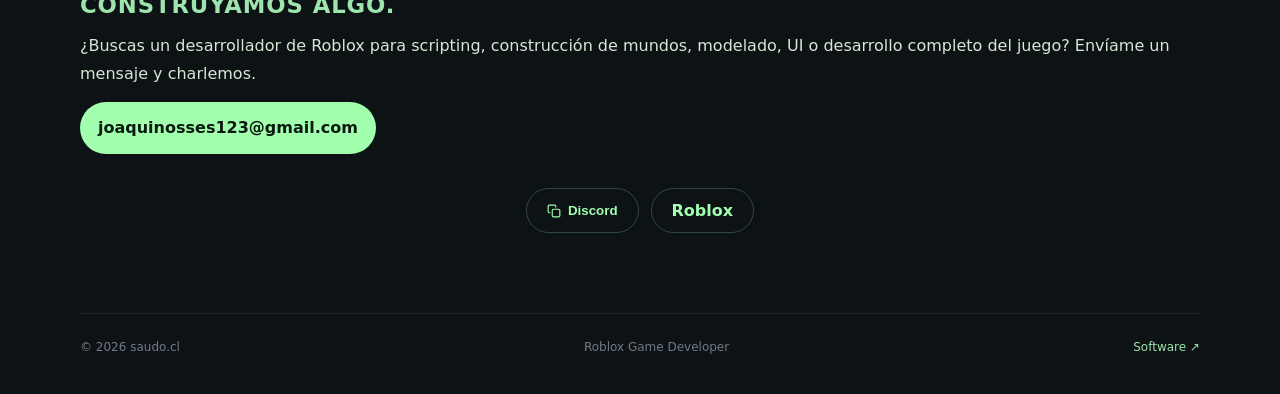
==== commit 6c5a9a51: "Add animations showcase section and fix video framing" ====
--- a/index.html
+++ b/index.html
@@ -90,11 +90,20 @@
           <h4 data-i18n="showcase_world_t">Mundo 3D</h4>
           <p data-i18n="showcase_world_d">Entorno, caminos, estructuras y espacio jugable.</p>
         </div>
-        <div class="media showcase-gallery" data-gallery="https://i.imgur.com/CIKOjO9.jpeg,https://i.imgur.com/6XMgQAJ.png">
-          <img class="gallery-img" src="https://i.imgur.com/CIKOjO9.jpeg" alt="Giant vs All 3D world building" loading="lazy">
+        <div class="media showcase-gallery" data-gallery="https://i.imgur.com/ps3SDHs.png,https://i.imgur.com/6XMgQAJ.png">
+          <img class="gallery-img" src="https://i.imgur.com/ps3SDHs.png" alt="Giant vs All 3D world building" loading="lazy">
           <button class="gallery-arrow prev" type="button" aria-label="Anterior">‹</button>
           <button class="gallery-arrow next" type="button" aria-label="Siguiente">›</button>
           <span class="gallery-counter" aria-hidden="true">1 / 2</span>
+        </div>
+      </div>
+      <div class="showcase-card showcase-animations">
+        <div class="info">
+          <h4 data-i18n="showcase_anim_t">Animaciones</h4>
+          <p data-i18n="showcase_anim_d">Animaciones creadas para personajes y experiencias de juego.</p>
+        </div>
+        <div class="media">
+          <iframe src="https://streamable.com/e/tweshc" title="Animations" allow="autoplay; fullscreen; picture-in-picture" allowfullscreen loading="lazy"></iframe>
         </div>
       </div>
       <div class="showcase-card showcase-design">
--- a/styles.css
+++ b/styles.css
@@ -304,18 +304,22 @@
   display: block;
 }
 .showcase-card .media.showcase-video iframe {
-  width: calc(100% - 16px);
-  height: calc(100% - 16px);
+  width: 100%;
+  height: 100%;
   border-radius: 6px;
 }
-.showcase-card .media.showcase-video { cursor: zoom-in; }
+.showcase-card .media.showcase-video { aspect-ratio: 16 / 9; padding: 0; cursor: zoom-in; }
 
 /* Showcase: world gallery */
 .showcase-card.showcase-world .media { width: 50%; margin: 0 auto; }
+
+/* Showcase: animations video */
+.showcase-card.showcase-animations .media { width: 50%; margin: 0 auto; aspect-ratio: 16 / 9; padding: 0; }
 
 /* Showcase: UI/design gallery */
 .showcase-card.showcase-design { display: grid; grid-template-columns: 1fr 1fr; }
 .showcase-card.showcase-design .info { grid-column: 1 / -1; }
+.showcase-card.showcase-design .media { aspect-ratio: 16 / 9; padding: 0; }
 
 /* Showcase: music */
 .showcase-card.showcase-music { grid-column: 1 / -1; }
